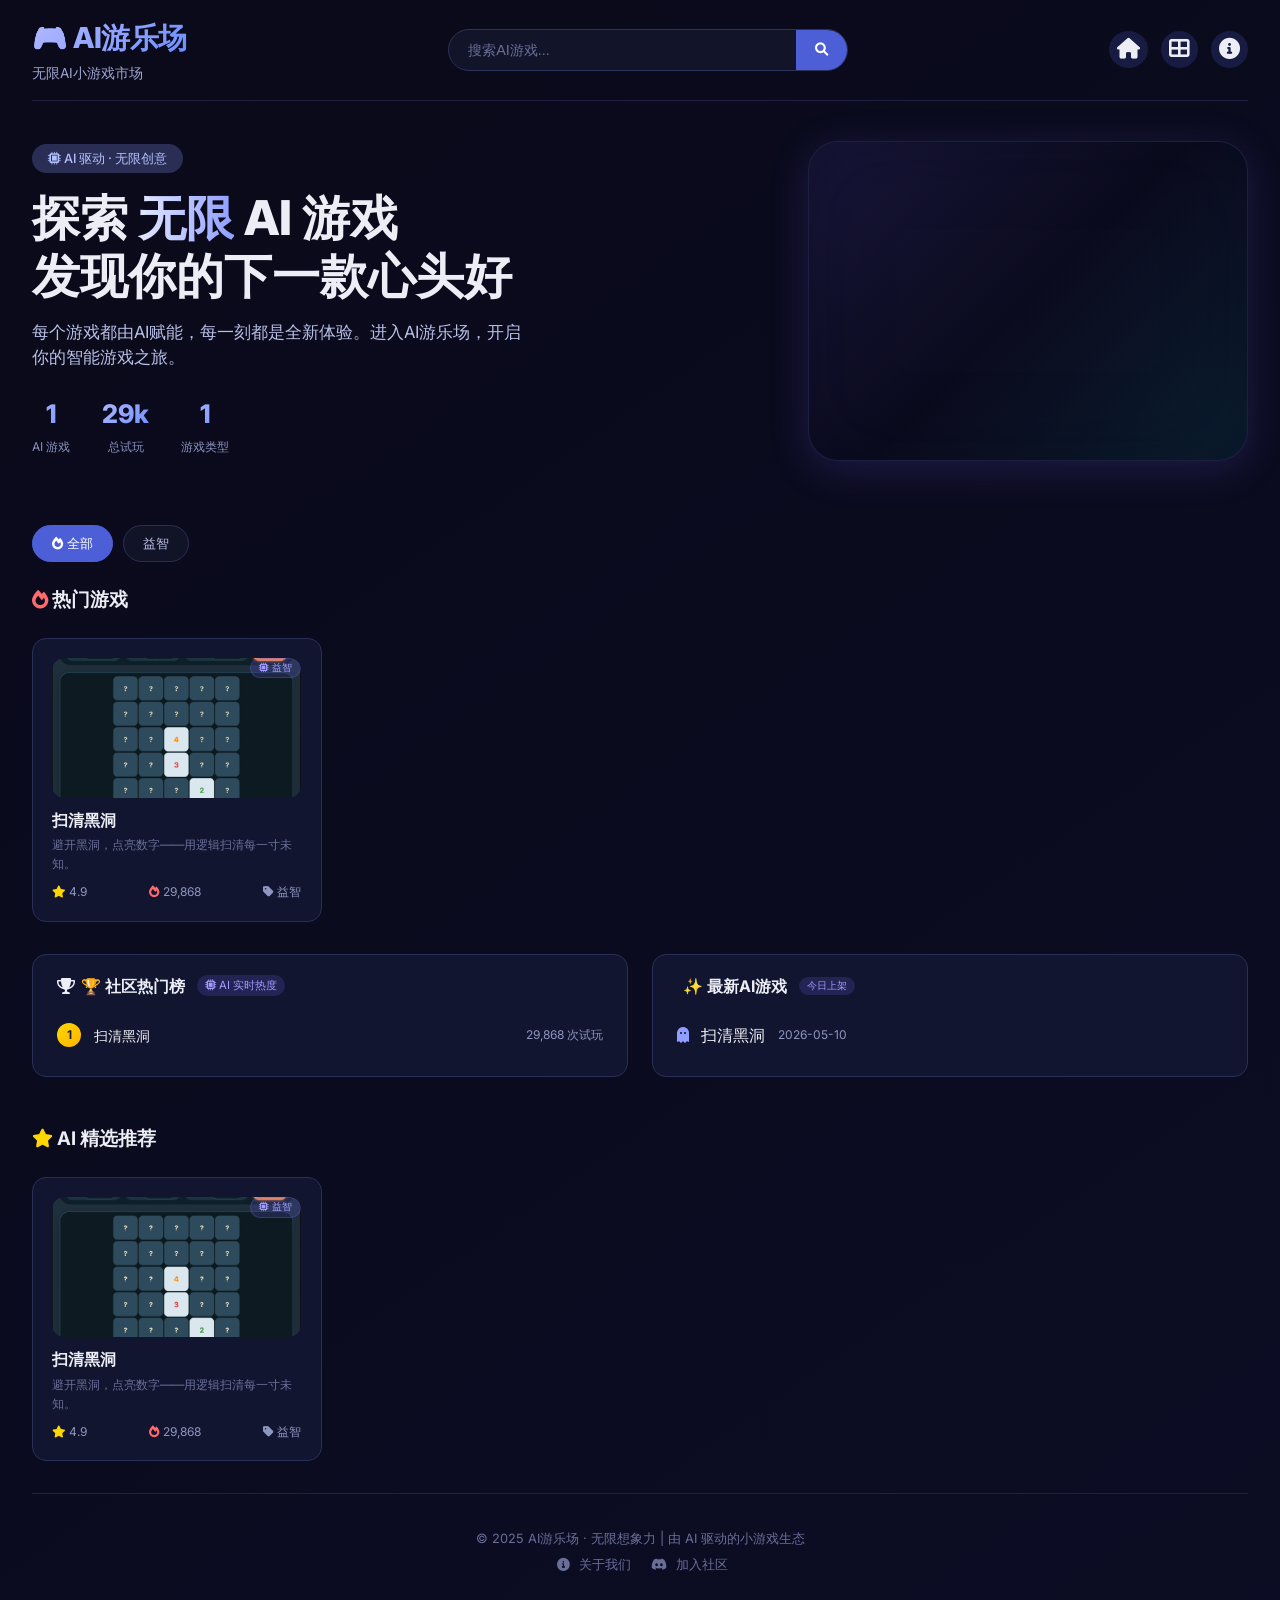
==== index.html @ 23586010 "first up" ====
<!DOCTYPE html>
<html lang="zh-CN">
<head>
  <meta charset="UTF-8">
  <meta name="viewport" content="width=device-width, initial-scale=1.0, user-scalable=yes">
  <title>🎮 AI游乐场 · 无限AI小游戏市场</title>
  <link href="https://fonts.googleapis.com/css2?family=Inter:opsz,wght@14..32,300;14..32,400;14..32,500;14..32,600;14..32,700;14..32,800&display=swap" rel="stylesheet">
  <link rel="stylesheet" href="https://cdnjs.cloudflare.com/ajax/libs/font-awesome/6.0.0-beta3/css/all.min.css">
  <link rel="stylesheet" href="static/css/style.css">
</head>
<body>
  <div class="container">
    <div id="navbar"></div>

    <!-- Hero 区域 -->
    <section class="hero">
      <div class="hero-text">
        <div class="hero-badge"><i class="fas fa-microchip"></i> AI 驱动 · 无限创意</div>
        <h2>
          探索 <span class="hero-gradient">无限</span> AI 游戏<br>
          发现你的下一款心头好
        </h2>
        <p>每个游戏都由AI赋能，每一刻都是全新体验。进入AI游乐场，开启你的智能游戏之旅。</p>
        <div class="hero-stats" id="heroStats"></div>
      </div>
      <div class="hero-illustration"></div>
    </section>

    <!-- 分类芯片 -->
    <div class="cat-chips" id="catChips">
      <a href="games.html" class="cat-chip active"><i class="fas fa-fire"></i> 全部</a>
    </div>

    <!-- 游戏卡片网格 -->
    <h3 style="margin-top:1rem;"><i class="fas fa-fire" style="color:#ff6b6b;"></i> 热门游戏</h3>
    <div class="game-grid" id="gameGrid"></div>

    <!-- 双栏：热门排行 & 最新上线 -->
    <div class="double-col">
      <div class="rank-list">
        <h4><i class="fas fa-trophy"></i> 🏆 社区热门榜 <span class="ai-tag" style="font-size:0.7rem;"><i class="fas fa-microchip"></i> AI 实时热度</span></h4>
        <div id="hotRankList"></div>
      </div>
      <div class="new-list">
        <h4><i class="fas fa-sparkles"></i> ✨ 最新AI游戏 <span class="ai-tag">今日上架</span></h4>
        <div id="newGameList"></div>
      </div>
    </div>

    <!-- AI精选推荐 -->
    <h3 style="margin-top:1rem;"><i class="fas fa-star" style="color:#ffd700;"></i> AI 精选推荐</h3>
    <div class="game-grid" id="recommendGrid"></div>

    <div id="footer"></div>
  </div>

  <script src="static/js/data.js"></script>
  <script src="static/js/app.js"></script>
  <script>
    // ---------- 首页初始化 ----------
    document.addEventListener('DOMContentLoaded', function() {
      renderNavBar('navbar');
      renderFooter('footer');

      const games = getAllGames();
      const hotGames = getHotGames(5);
      const newGames = getNewGames(5);
      const recommended = getRecommendedGames(6);
      const types = getGameTypes();
      const stats = getGameStats();

      // HERO stats
      document.getElementById('heroStats').innerHTML = `
        <div class="hero-stat"><strong>${stats.total_games}</strong><span>AI 游戏</span></div>
        <div class="hero-stat"><strong>${stats.total_plays}</strong><span>总试玩</span></div>
        <div class="hero-stat"><strong>${stats.game_types.length}</strong><span>游戏类型</span></div>
      `;

      // Category chips
      const chipsHtml = '<a href="games.html" class="cat-chip active"><i class="fas fa-fire"></i> 全部</a>' +
        types.map(t => `<a href=\"games.html?type=${encodeURIComponent(t)}" class="cat-chip">${t}</a>`).join('');
      document.getElementById('catChips').innerHTML = chipsHtml;

      // Game grid (first 8 games)
      renderGameCards(games.slice(0, 8), 'gameGrid');

      // Hot rank list
      document.getElementById('hotRankList').innerHTML = hotGames.map((game, index) => `
        <a href="games/${game.id}/index.html" class="rank-item">
          <div class="rank-number">${index + 1}</div>
          <div class="rank-name">${game.game_name}</div>
          <div class="rank-score">${formatNumber(game.play_count)} 次试玩</div>
        </a>
      `).join('');

      // New game list
      document.getElementById('newGameList').innerHTML = newGames.map((game, index) => `
        <a href="games/${game.id}/index.html" class="new-item">
          <span><i class="fas fa-${iconList[index % iconList.length]}"></i> ${game.game_name}</span>
          <span class="rank-score">${game.create_time}</span>
        </a>
      `).join('');

      // Recommended
      renderGameCards(recommended, 'recommendGrid');
    });
  </script>
</body>
</html>
---- static/css/style.css ----
/* =============================================
   🎮 AI游乐场 · 无限AI小游戏市场
   合并样式表（备份UI + 项目原有样式）
   ============================================= */

/* ---------- CSS变量 ---------- */
:root {
    --bg-primary: #0a0a1a;
    --bg-secondary: #0c0c24;
    --bg-card: #11152f;
    --bg-card-hover: #1a1f42;
    --text-primary: #edeef5;
    --text-secondary: #b9c0e6;
    --text-muted: #6a6f9a;
    --accent-1: #6c5ce7;
    --accent-2: #8f9eff;
    --accent-3: #4c5fd7;
    --accent-4: #fd79a8;
    --gradient-1: linear-gradient(135deg, #b3baff, #6c8eff);
    --gradient-2: linear-gradient(135deg, #00cec9, #81ecec);
    --gradient-hero: linear-gradient(to right, #e3e9ff, #8f9eff);
    --border-color: rgba(100, 120, 200, 0.2);
    --glow-purple: 0 0 20px rgba(108, 92, 231, 0.3);
    --radius-sm: 8px;
    --radius-md: 14px;
    --radius-lg: 24px;
    --radius-xl: 30px;
    --transition: all 0.25s cubic-bezier(0.4, 0, 0.2, 1);
}

/* ---------- 全局重置 ---------- */
*, *::before, *::after {
    margin: 0;
    padding: 0;
    box-sizing: border-box;
}

html {
    scroll-behavior: smooth;
}

body {
    font-family: 'Inter', -apple-system, BlinkMacSystemFont, sans-serif;
    background: linear-gradient(145deg, #0a0a1a 0%, #0c0c24 100%);
    color: var(--text-primary);
    line-height: 1.5;
    overflow-x: hidden;
    min-height: 100vh;
}

a { text-decoration: none; color: inherit; }
img { max-width: 100%; display: block; }

/* 自定义滚动条 */
::-webkit-scrollbar { width: 6px; height: 6px; }
::-webkit-scrollbar-track { background: #1e1e30; border-radius: 10px; }
::-webkit-scrollbar-thumb { background: #5f6caf; border-radius: 10px; }

.container {
    max-width: 1400px;
    margin: 0 auto;
    padding: 0 2rem;
}

/* ---------- 导航栏 ---------- */
.navbar {
    display: flex;
    justify-content: space-between;
    align-items: center;
    padding: 1rem 0;
    flex-wrap: wrap;
    gap: 1rem;
    border-bottom: 1px solid var(--border-color);
}
.logo h1 {
    font-size: 1.8rem;
    font-weight: 800;
    background: var(--gradient-1);
    -webkit-background-clip: text;
    background-clip: text;
    color: transparent;
    letter-spacing: -0.5px;
    cursor: pointer;
}
.logo span {
    font-size: 0.85rem;
    font-weight: 400;
    background: none;
    color: #a0a5d0;
    display: block;
    margin-top: 4px;
}
.search-bar {
    flex: 1;
    max-width: 400px;
    display: flex;
    background: rgba(20, 24, 45, 0.8);
    backdrop-filter: blur(8px);
    border-radius: 60px;
    border: 1px solid #2d325a;
    overflow: hidden;
}
.search-bar input {
    flex: 1;
    background: transparent;
    border: none;
    padding: 0.75rem 1.2rem;
    color: white;
    font-size: 0.9rem;
    outline: none;
}
.search-bar input::placeholder { color: #6a6f9a; }
.search-bar button {
    background: var(--accent-3);
    border: none;
    padding: 0 1.2rem;
    color: white;
    cursor: pointer;
    transition: var(--transition);
}
.search-bar button:hover { background: #6a7eff; }

.nav-actions {
    display: flex;
    gap: 0.8rem;
    align-items: center;
}
.nav-actions i {
    font-size: 1.3rem;
    background: rgba(76, 95, 215, 0.2);
    padding: 8px;
    border-radius: 50%;
    cursor: pointer;
    transition: var(--transition);
}
.nav-actions i:hover { background: var(--accent-3); }

.btn-outline-light {
    background: transparent;
    border: 1px solid #6c7ef0;
    padding: 0.5rem 1rem;
    border-radius: var(--radius-xl);
    color: #d0d6ff;
    font-weight: 500;
    transition: var(--transition);
    cursor: pointer;
    font-size: 0.85rem;
}
.btn-outline-light:hover { background: #6c7ef0; color: white; }

/* ---------- Hero 区域 ---------- */
.hero {
    padding: 2.5rem 0;
    display: flex;
    flex-wrap: wrap;
    justify-content: space-between;
    align-items: center;
    gap: 3rem;
}
.hero-text { flex: 1; min-width: 320px; }
.hero-badge {
    background: #2a2e55;
    display: inline-block;
    padding: 0.3rem 1rem;
    border-radius: var(--radius-xl);
    font-size: 0.8rem;
    font-weight: 500;
    margin-bottom: 1rem;
    color: #b2c0ff;
}
.hero-text h2 {
    font-size: clamp(2rem, 5vw, 3rem);
    font-weight: 800;
    line-height: 1.2;
    margin-bottom: 1rem;
}
.hero-gradient {
    background: var(--gradient-hero);
    -webkit-background-clip: text;
    background-clip: text;
    color: transparent;
}
.hero-text p {
    font-size: 1.05rem;
    color: #b9c0e6;
    max-width: 500px;
    margin-bottom: 1.5rem;
}
.hero-stats {
    display: flex;
    gap: 2rem;
}
.hero-stat { text-align: center; }
.hero-stat strong {
    display: block;
    font-size: 1.6rem;
    font-weight: 800;
    background: var(--gradient-1);
    -webkit-background-clip: text;
    background-clip: text;
    color: transparent;
}
.hero-stat span {
    font-size: 0.75rem;
    color: #8a92c0;
}

/* Hero 右侧装饰 */
.hero-illustration {
    flex: 0 0 440px;
    height: 320px;
    border-radius: var(--radius-xl);
    position: relative;
    overflow: hidden;
    border: 1px solid rgba(100, 120, 200, 0.2);
    background-image: url('./index_bg.png');
    background-size: cover;
    background-position: center;
    background-repeat: no-repeat;
    box-shadow: 0 8px 40px rgba(108, 92, 231, 0.2), inset 0 0 80px rgba(10, 10, 26, 0.35);
    transition: var(--transition);
}
.hero-illustration:hover {
    transform: scale(1.02);
    box-shadow: 0 12px 50px rgba(108, 92, 231, 0.3);
}
.hero-illustration::after {
    content: '';
    position: absolute;
    inset: -2px;
    border-radius: var(--radius-xl);
    background: linear-gradient(135deg, rgba(108, 92, 231, 0.15), transparent, rgba(0, 206, 201, 0.1));
    z-index: -1;
}

/* ---------- 分类芯片 ---------- */
.cat-chips {
    display: flex;
    flex-wrap: wrap;
    gap: 0.6rem;
    margin: 1.5rem 0;
}
.cat-chip {
    background: rgba(20, 24, 45, 0.7);
    border: 1px solid #2a2f58;
    padding: 0.5rem 1.2rem;
    border-radius: 60px;
    font-size: 0.8rem;
    cursor: pointer;
    transition: var(--transition);
    color: #b9c0e6;
}
.cat-chip:hover { border-color: #5f70d0; background: rgba(76, 95, 215, 0.15); }
.cat-chip.active { background: var(--accent-3); border-color: var(--accent-3); color: white; }

/* ---------- 游戏卡片网格 ---------- */
.game-grid {
    display: grid;
    grid-template-columns: repeat(auto-fill, minmax(260px, 1fr));
    gap: 1.2rem;
    margin: 1.5rem 0;
}

.game-card {
    background: var(--bg-card);
    border-radius: var(--radius-md);
    border: 1px solid #2a2f58;
    padding: 1.2rem;
    transition: var(--transition);
    cursor: pointer;
    position: relative;
}
.game-card:hover {
    border-color: #5f70d0;
    transform: translateY(-3px);
    box-shadow: 0 8px 30px rgba(76, 95, 215, 0.15);
}
.game-img {
    font-size: 2.5rem;
    margin-bottom: 0.6rem;
    position: relative;
}


/* 游戏封面图片 */
.game-img {
  height: 140px;
  display: flex;
  align-items: center;
  justify-content: center;
  overflow: hidden;
  border-radius: 12px;
}
.game-img img {
  width: 100%;
  height: 100%;
  object-fit: cover;
  border-radius: 12px;
}
.rel-img {
  height: 100px;
  display: flex;
  align-items: center;
  justify-content: center;
  overflow: hidden;
  border-radius: 10px;
}
.rel-img img {
  width: 100%;
  height: 100%;
  object-fit: cover;
  border-radius: 10px;
}
.preview-window {
  border-radius: 0;
}
.preview-window {
  padding: 12px;
}

.ai-badge {
    position: absolute;
    top: 0;
    right: 0;
    font-size: 0.6rem;
    background: rgba(108, 92, 231, 0.2);
    border: 1px solid rgba(108, 92, 231, 0.3);
    padding: 2px 8px;
    border-radius: 20px;
    color: #a29bfe;
}
.game-title {
    font-weight: 700;
    font-size: 1rem;
    margin-bottom: 0.3rem;
    display: -webkit-box;
    -webkit-line-clamp: 1;
    -webkit-box-orient: vertical;
    overflow: hidden;
}
.game-desc {
    font-size: 0.78rem;
    color: var(--text-muted);
    margin-bottom: 0.6rem;
    display: -webkit-box;
    -webkit-line-clamp: 2;
    -webkit-box-orient: vertical;
    overflow: hidden;
    line-height: 1.5;
    min-height: 2.4em;
}
.game-meta {
    display: flex;
    justify-content: space-between;
    font-size: 0.75rem;
    color: #8f96c0;
}

/* ---------- 双栏布局（首页热门+最新） ---------- */
.double-col {
    display: grid;
    grid-template-columns: 1fr 1fr;
    gap: 1.5rem;
    margin: 2rem 0 3rem;
}
@media (max-width: 700px) {
    .double-col { grid-template-columns: 1fr; }
}

.rank-list, .new-list {
    background: var(--bg-card);
    border-radius: var(--radius-md);
    border: 1px solid #2a2f58;
    padding: 1.2rem 1.5rem;
}
.rank-list h4, .new-list h4 {
    font-size: 1rem;
    margin-bottom: 1rem;
    display: flex;
    align-items: center;
    gap: 0.4rem;
}
.ai-tag {
    font-size: 0.6rem;
    background: rgba(108, 92, 231, 0.2);
    padding: 2px 8px;
    border-radius: 20px;
    color: #a29bfe;
    font-weight: 400;
    margin-left: 0.3rem;
}
.rank-item, .new-item {
    display: flex;
    align-items: center;
    gap: 0.8rem;
    padding: 0.6rem 0;
    border-bottom: 1px solid rgba(255,255,255,0.04);
    cursor: pointer;
    transition: var(--transition);
}
.rank-item:hover, .new-item:hover {
    background: rgba(76, 95, 215, 0.05);
    margin: 0 -0.5rem;
    padding: 0.6rem 0.5rem;
    border-radius: var(--radius-sm);
}
.rank-item:last-child, .new-item:last-child { border-bottom: none; }
.rank-number {
    width: 24px;
    height: 24px;
    background: #2a2e55;
    border-radius: 50%;
    display: flex;
    align-items: center;
    justify-content: center;
    font-size: 0.75rem;
    font-weight: 700;
    color: #8f9eff;
    flex-shrink: 0;
}
.rank-item:nth-child(1) .rank-number { background: linear-gradient(135deg, #ffd700, #ffb300); color: #1a1a2e; }
.rank-item:nth-child(2) .rank-number { background: linear-gradient(135deg, #c0c0c0, #a8a8a8); color: #1a1a2e; }
.rank-item:nth-child(3) .rank-number { background: linear-gradient(135deg, #cd7f32, #b8692a); color: #1a1a2e; }
.rank-name { flex: 1; font-size: 0.9rem; font-weight: 500; }
.rank-score { font-size: 0.75rem; color: #8f96c0; white-space: nowrap; }
.new-item i { width: 20px; color: #8f9eff; }

/* ---------- AI生成器区块 ---------- */
.ai-generator {
    background: linear-gradient(135deg, #0f1235, #1a1f45);
    border-radius: var(--radius-lg);
    border: 1px solid #2f3560;
    padding: 2rem;
    margin: 2rem 0;
    text-align: center;
}
.ai-generator h3 { font-size: 1.3rem; margin-bottom: 0.5rem; }
.ai-generator p { color: #8f96c0; font-size: 0.9rem; margin-bottom: 1rem; }
.prompt-area {
    display: flex;
    gap: 0.8rem;
    max-width: 600px;
    margin: 0 auto;
    flex-wrap: wrap;
    justify-content: center;
}
.prompt-input {
    flex: 1;
    min-width: 200px;
    background: #0c0f28;
    border: 1px solid #2f3560;
    padding: 0.7rem 1.2rem;
    border-radius: 60px;
    color: white;
    font-size: 0.9rem;
    outline: none;
}
.prompt-input:focus { border-color: #5f70d0; }
.generate-btn {
    background: linear-gradient(135deg, #6c5ce7, #a29bfe);
    border: none;
    padding: 0.7rem 1.5rem;
    border-radius: 60px;
    color: white;
    font-weight: 600;
    cursor: pointer;
    transition: var(--transition);
    display: flex;
    align-items: center;
    gap: 0.4rem;
    font-size: 0.9rem;
}
.generate-btn:hover { transform: scale(1.03); box-shadow: 0 4px 20px rgba(108, 92, 231, 0.3); }

/* ---------- 页脚 ---------- */
footer {
    text-align: center;
    padding: 2rem 0;
    margin-top: 2rem;
    border-top: 1px solid var(--border-color);
    font-size: 0.8rem;
    color: #6a6f9a;
    line-height: 2;
}
footer i { margin: 0 0.3rem; }

/* =============================================
   列表页样式
   ============================================= */

/* 面包屑 */
.breadcrumb {
    margin: 1.5rem 0 1rem;
    font-size: 0.85rem;
    color: #8f96c0;
}
.breadcrumb a { color: #9aabff; }
.breadcrumb a:hover { text-decoration: underline; }

/* 页面标题栏 + 排序筛选 */
.page-header {
    display: flex;
    justify-content: space-between;
    align-items: flex-end;
    flex-wrap: wrap;
    margin: 1rem 0 1.5rem;
    gap: 1rem;
}
.page-header h2 { font-size: 2rem; font-weight: 700; }
.filter-sort {
    display: flex;
    gap: 1rem;
    align-items: center;
    flex-wrap: wrap;
}
.sort-select {
    background: #11152f;
    border: 1px solid #2f3560;
    padding: 0.5rem 1rem;
    border-radius: 30px;
    color: #edeef5;
    font-size: 0.8rem;
    cursor: pointer;
    outline: none;
}

/* 筛选芯片 */
.filter-chips {
    display: flex;
    flex-wrap: wrap;
    gap: 0.5rem;
    margin-bottom: 1.5rem;
}
.filter-chip {
    background: transparent;
    border: 1px solid #2f3560;
    padding: 0.4rem 1rem;
    border-radius: 30px;
    font-size: 0.8rem;
    cursor: pointer;
    transition: var(--transition);
    color: #b9c0e6;
}
.filter-chip:hover { border-color: #5f70d0; }
.filter-chip.active { background: var(--accent-3); border-color: var(--accent-3); color: white; }

/* 分页 */
.pagination {
    display: flex;
    justify-content: center;
    gap: 0.5rem;
    margin: 2rem 0;
    flex-wrap: wrap;
}
.page-btn {
    background: transparent;
    border: 1px solid #2f3560;
    padding: 0.5rem 1rem;
    border-radius: var(--radius-sm);
    color: #b9c0e6;
    cursor: pointer;
    transition: var(--transition);
    font-size: 0.8rem;
}
.page-btn:hover { border-color: #5f70d0; }
.page-btn.active { background: var(--accent-3); border-color: var(--accent-3); color: white; }

/* 空状态 */
.empty-state {
    text-align: center;
    padding: 4rem 2rem;
    grid-column: 1 / -1;
}
.empty-state .empty-icon { font-size: 3rem; margin-bottom: 1rem; }
.empty-state p { color: var(--text-muted); }

/* =============================================
   详情页样式
   ============================================= */

.detail-main {
    display: grid;
    grid-template-columns: 1fr 0.9fr;
    gap: 2rem;
    margin: 1.5rem 0 2rem;
}
@media (max-width: 900px) {
    .detail-main { grid-template-columns: 1fr; }
}

/* 游戏预览卡片 */
.game-preview {
    background: #11152f;
    border-radius: 1.8rem;
    border: 1px solid #2a2f58;
    overflow: hidden;
    transition: var(--transition);
}
.preview-header {
    background: #0c0f28;
    padding: 0.8rem 1.2rem;
    border-bottom: 1px solid #252b52;
    display: flex;
    justify-content: space-between;
    align-items: center;
}
.preview-header span { font-size: 0.85rem; color: #9aa1ce; }
.preview-window {
    aspect-ratio: 16 / 9;
    background: linear-gradient(135deg, #0a0d22, #010315);
    display: flex;
    align-items: center;
    justify-content: center;
    font-size: 4rem;
    position: relative;
    overflow: hidden;
}
.preview-window img {
    width: 100%;
    height: 100%;
    object-fit: cover;
    border-radius: 16px;
    box-shadow: 0 4px 20px rgba(0, 0, 0, 0.4);
}
.start-btn-area {
    padding: 1rem 1.2rem;
    text-align: center;
}
.start-btn {
    background: linear-gradient(135deg, #6c5ce7, #a29bfe);
    border: none;
    padding: 0.8rem 2.5rem;
    border-radius: 60px;
    color: white;
    font-weight: 700;
    font-size: 1rem;
    cursor: pointer;
    transition: var(--transition);
    width: 100%;
}
.start-btn:hover { transform: translateY(-2px); box-shadow: 0 6px 25px rgba(108, 92, 231, 0.4); }

/* 信息面板 */
.info-panel {
    background: var(--bg-card);
    border-radius: 1.8rem;
    border: 1px solid #2a2f58;
    padding: 1.5rem;
}
.info-panel h2 {
    font-size: 1.5rem;
    font-weight: 700;
    margin-bottom: 0.5rem;
}
.info-tags {
    display: flex;
    gap: 0.4rem;
    flex-wrap: wrap;
    margin: 0.8rem 0;
}
.info-tag {
    background: rgba(76, 95, 215, 0.15);
    border: 1px solid rgba(76, 95, 215, 0.2);
    padding: 0.2rem 0.8rem;
    border-radius: 20px;
    font-size: 0.7rem;
    color: #8f9eff;
}
.info-stats {
    display: flex;
    gap: 1.5rem;
    margin: 1rem 0;
    font-size: 0.85rem;
}
.info-stats i { margin-right: 0.3rem; color: #8f9eff; }

/* Tab 区块 */
.tab-bar {
    display: flex;
    gap: 0;
    margin: 1.2rem 0 0.8rem;
    border-bottom: 1px solid #252b52;
}
.tab-item {
    padding: 0.5rem 1rem;
    font-size: 0.85rem;
    cursor: pointer;
    color: #8f96c0;
    border-bottom: 2px solid transparent;
    transition: var(--transition);
}
.tab-item.active { color: white; border-bottom-color: #6c7ef0; }
.tab-item:hover { color: white; }
.tab-content { display: none; }
.tab-content.active { display: block; }

/* 评论区 */
.comment-item {
    padding: 0.7rem 0;
    border-bottom: 1px solid rgba(255,255,255,0.04);
    font-size: 0.85rem;
    line-height: 1.6;
}
.comment-item:last-child { border-bottom: none; }
.comment-item strong { color: #b9c0e6; }
.comment-input-area {
    display: flex;
    gap: 0.5rem;
    margin-top: 0.8rem;
}
.comment-input {
    flex: 1;
    background: #0c0f28;
    border: 1px solid #2f3560;
    padding: 0.5rem 1rem;
    border-radius: 30px;
    color: white;
    font-size: 0.8rem;
    outline: none;
}
.comment-input:focus { border-color: #5f70d0; }
.comment-submit {
    background: var(--accent-3);
    border: none;
    padding: 0.5rem 1rem;
    border-radius: 30px;
    color: white;
    cursor: pointer;
    transition: var(--transition);
}

/* 成就列表 */
.achievement-item {
    display: flex;
    align-items: center;
    gap: 0.8rem;
    padding: 0.6rem 0;
    font-size: 0.85rem;
    border-bottom: 1px solid rgba(255,255,255,0.04);
}
.achievement-item:last-child { border-bottom: none; }
.achievement-icon { font-size: 1.5rem; }
.achievement-desc strong { display: block; font-size: 0.9rem; }
.achievement-desc span { font-size: 0.75rem; color: #8f96c0; }

/* 相关推荐 */
.related-section { margin: 2rem 0; }
.related-section h3 { font-size: 1.2rem; margin-bottom: 1rem; }
.rel-grid {
    display: grid;
    grid-template-columns: repeat(auto-fill, minmax(180px, 1fr));
    gap: 1rem;
}
.rel-card {
    background: var(--bg-card);
    border-radius: var(--radius-md);
    border: 1px solid #2a2f58;
    padding: 1rem;
    text-align: center;
    cursor: pointer;
    transition: var(--transition);
}
.rel-card:hover {
    border-color: #5f70d0;
    transform: translateY(-3px);
}
.rel-img { font-size: 2.5rem; margin-bottom: 0.5rem; }
.rel-card .game-title { font-size: 0.9rem; }
.rel-card .game-meta { font-size: 0.7rem; justify-content: center; gap: 0.5rem; }

/* ---------- 按钮通用 ---------- */
.btn {
    display: inline-flex;
    align-items: center;
    gap: 8px;
    padding: 12px 28px;
    border-radius: var(--radius-sm);
    font-size: 15px;
    font-weight: 600;
    cursor: pointer;
    transition: var(--transition);
    border: none;
    position: relative;
    overflow: hidden;
}
.btn-primary {
    background: var(--gradient-1);
    color: white;
}
.btn-primary:hover { transform: translateY(-2px); }

/* ---------- 动画 ---------- */
@keyframes fadeInUp {
    from { opacity: 0; transform: translateY(20px); }
    to { opacity: 1; transform: translateY(0); }
}
.game-card, .rank-item, .new-item, .rel-card {
    animation: fadeInUp 0.4s ease-out;
}
.game-card:nth-child(2) { animation-delay: 0.05s; }
.game-card:nth-child(3) { animation-delay: 0.1s; }
.game-card:nth-child(4) { animation-delay: 0.15s; }
.game-card:nth-child(5) { animation-delay: 0.2s; }
.game-card:nth-child(6) { animation-delay: 0.25s; }

/* ---------- 响应式 ---------- */
@media (max-width: 768px) {
    .container { padding: 0 1rem; }
    .hero-text h2 { font-size: 1.8rem; }
    .hero-illustration { flex-basis: 280px; height: 220px; }
    .game-grid { grid-template-columns: repeat(auto-fill, minmax(200px, 1fr)); }
    .hero-stats { gap: 1rem; }
    .hero-stat strong { font-size: 1.2rem; }
}

@media (max-width: 480px) {
    .game-grid { grid-template-columns: 1fr; }
    .cat-chips { gap: 0.4rem; }
    .cat-chip { font-size: 0.75rem; padding: 0.4rem 1rem; }
    .prompt-area { flex-direction: column; align-items: stretch; }
    .prompt-input { min-width: auto; }
    .navbar { flex-direction: column; align-items: stretch; }
    .search-bar { max-width: 100%; }
    .nav-actions { justify-content: flex-end; }
}

/* =============================================
   📖 关于我们页
   ============================================= */

/* Hero 区域 */
.about-hero {
    padding: 4rem 0 3rem;
    text-align: center;
    position: relative;
}
.about-hero::after {
    content: '';
    position: absolute;
    bottom: 0;
    left: 50%;
    transform: translateX(-50%);
    width: 120px;
    height: 2px;
    background: var(--gradient-1);
    border-radius: 2px;
}
.about-hero-content {
    max-width: 700px;
    margin: 0 auto;
}
.about-badge {
    display: inline-block;
    background: rgba(108, 92, 231, 0.15);
    border: 1px solid rgba(108, 92, 231, 0.3);
    padding: 0.4rem 1.2rem;
    border-radius: var(--radius-xl);
    font-size: 0.85rem;
    color: #b2c0ff;
    margin-bottom: 1.2rem;
}
.about-hero h1 {
    font-size: clamp(2.5rem, 6vw, 4rem);
    font-weight: 800;
    background: var(--gradient-1);
    -webkit-background-clip: text;
    background-clip: text;
    color: transparent;
    margin-bottom: 1rem;
    letter-spacing: -1px;
}
.about-subtitle {
    font-size: 1.1rem;
    color: var(--text-secondary);
    line-height: 1.7;
    max-width: 600px;
    margin: 0 auto;
}

/* 通用章节 */
.about-section {
    margin: 3rem 0;
    padding: 2.5rem;
    background: var(--bg-card);
    border-radius: var(--radius-lg);
    border: 1px solid var(--border-color);
    transition: var(--transition);
}
.about-section:hover {
    border-color: rgba(108, 92, 231, 0.3);
    box-shadow: var(--glow-purple);
}
.section-header {
    display: flex;
    align-items: center;
    gap: 0.8rem;
    margin-bottom: 1.8rem;
    padding-bottom: 0.8rem;
    border-bottom: 1px solid var(--border-color);
}
.section-header i {
    font-size: 1.5rem;
    color: var(--accent-2);
}
.section-header h2 {
    font-size: 1.6rem;
    font-weight: 700;
    background: var(--gradient-1);
    -webkit-background-clip: text;
    background-clip: text;
    color: transparent;
}

/* 故事段落 */
.about-story p {
    font-size: 1rem;
    line-height: 1.9;
    color: var(--text-secondary);
    margin-bottom: 1.2rem;
}
.about-story p:last-child { margin-bottom: 0; }

/* 理念网格 */
.philosophy-grid {
    display: grid;
    grid-template-columns: repeat(auto-fit, minmax(220px, 1fr));
    gap: 1.5rem;
}
.philosophy-card {
    background: var(--bg-secondary);
    border: 1px solid var(--border-color);
    border-radius: var(--radius-md);
    padding: 1.8rem 1.5rem;
    text-align: center;
    transition: var(--transition);
    cursor: default;
}
.philosophy-card:hover {
    border-color: var(--accent-1);
    transform: translateY(-4px);
    box-shadow: 0 8px 30px rgba(108, 92, 231, 0.15);
}
.phil-icon {
    width: 56px;
    height: 56px;
    margin: 0 auto 1rem;
    background: rgba(108, 92, 231, 0.12);
    border-radius: 16px;
    display: flex;
    align-items: center;
    justify-content: center;
}
.phil-icon i {
    font-size: 1.5rem;
    color: var(--accent-2);
}
.philosophy-card h3 {
    font-size: 1.1rem;
    font-weight: 700;
    margin-bottom: 0.5rem;
    color: var(--text-primary);
}
.philosophy-card p {
    font-size: 0.88rem;
    color: var(--text-muted);
    line-height: 1.6;
}

/* 加入我们网格 */
.join-grid {
    display: grid;
    grid-template-columns: repeat(auto-fit, minmax(240px, 1fr));
    gap: 1.2rem;
}
.join-card {
    background: var(--bg-secondary);
    border: 1px solid var(--border-color);
    border-radius: var(--radius-md);
    padding: 1.8rem 1.5rem;
    text-align: center;
    transition: var(--transition);
    text-decoration: none;
    display: block;
}
.join-card:hover {
    border-color: var(--accent-2);
    transform: translateY(-4px);
    box-shadow: 0 8px 30px rgba(108, 92, 231, 0.15);
}
.join-card i {
    font-size: 2rem;
    color: var(--accent-2);
    margin-bottom: 0.8rem;
}
.join-card h3 {
    font-size: 1.05rem;
    font-weight: 700;
    margin-bottom: 0.5rem;
    color: var(--text-primary);
}
.join-card p {
    font-size: 0.85rem;
    color: var(--text-muted);
    line-height: 1.6;
}

/* 底部标语 */
.about-footer-quote {
    text-align: center;
    padding: 3rem 0 2rem;
    margin-top: 2rem;
}
.quote-text {
    font-size: 1.4rem;
    font-weight: 600;
    background: var(--gradient-hero);
    -webkit-background-clip: text;
    background-clip: text;
    color: transparent;
    margin-bottom: 0.5rem;
    letter-spacing: 0.5px;
}
.quote-sub {
    font-size: 0.9rem;
    color: var(--text-muted);
}

/* 关于页响应式 */
@media (max-width: 768px) {
    .about-section { padding: 1.5rem; }
    .about-hero { padding: 2.5rem 0 2rem; }
    .philosophy-grid { grid-template-columns: repeat(auto-fit, minmax(180px, 1fr)); }
    .join-grid { grid-template-columns: 1fr 1fr; }
    .quote-text { font-size: 1.1rem; }
}
@media (max-width: 480px) {
    .join-grid { grid-template-columns: 1fr; }
}

/* =============================================
   补充样式（静态站点）
   ============================================= */
.achievement-item {
  display: flex;
  align-items: center;
  gap: 0.8rem;
  padding: 0.9rem 0;
  border-bottom: 1px solid var(--border-color);
}
.achievement-item:last-child { border-bottom: none; }
.ach-icon {
  font-size: 1.6rem;
  flex-shrink: 0;
  width: 40px;
  text-align: center;
}
.user-menu {
  position: relative;
}
.user-menu .btn-user {
  display: flex;
  align-items: center;
  gap: 0.4rem;
  background: rgba(76, 95, 215, 0.15);
  border: 1px solid rgba(100, 120, 200, 0.25);
  border-radius: 30px;
  padding: 0.3rem 0.8rem 0.3rem 0.5rem;
  color: var(--text-primary);
  cursor: pointer;
  font-size: 0.85rem;
  transition: var(--transition);
}
.user-menu .btn-user:hover {
  background: rgba(76, 95, 215, 0.25);
}
.user-menu .user-avatar { font-size: 1.1rem; }
.user-menu .user-avatar-lg { font-size: 1.5rem; }
.user-menu .user-name {
  max-width: 80px;
  overflow: hidden;
  text-overflow: ellipsis;
  white-space: nowrap;
}
.user-menu .dropdown {
  position: absolute;
  top: calc(100% + 6px);
  right: 0;
  width: 200px;
  background: var(--bg-card);
  border: 1px solid var(--border-color);
  border-radius: var(--radius-md);
  box-shadow: var(--glow-purple);
  z-index: 100;
  overflow: hidden;
}
.user-menu .dropdown-header {
  display: flex;
  align-items: center;
  gap: 0.6rem;
  padding: 0.8rem 1rem;
  border-bottom: 1px solid var(--border-color);
}
.user-menu .dropdown-username { font-weight: 600; font-size: 0.85rem; }
.user-menu .dropdown-id { font-size: 0.7rem; color: var(--text-muted); }
.user-menu .dropdown-item {
  display: flex;
  align-items: center;
  gap: 0.5rem;
  padding: 0.6rem 1rem;
  font-size: 0.85rem;
  color: var(--text-secondary);
  cursor: pointer;
  transition: var(--transition);
}
.user-menu .dropdown-item:hover {
  background: rgba(255, 255, 255, 0.04);
  color: #ff6b6b;
}
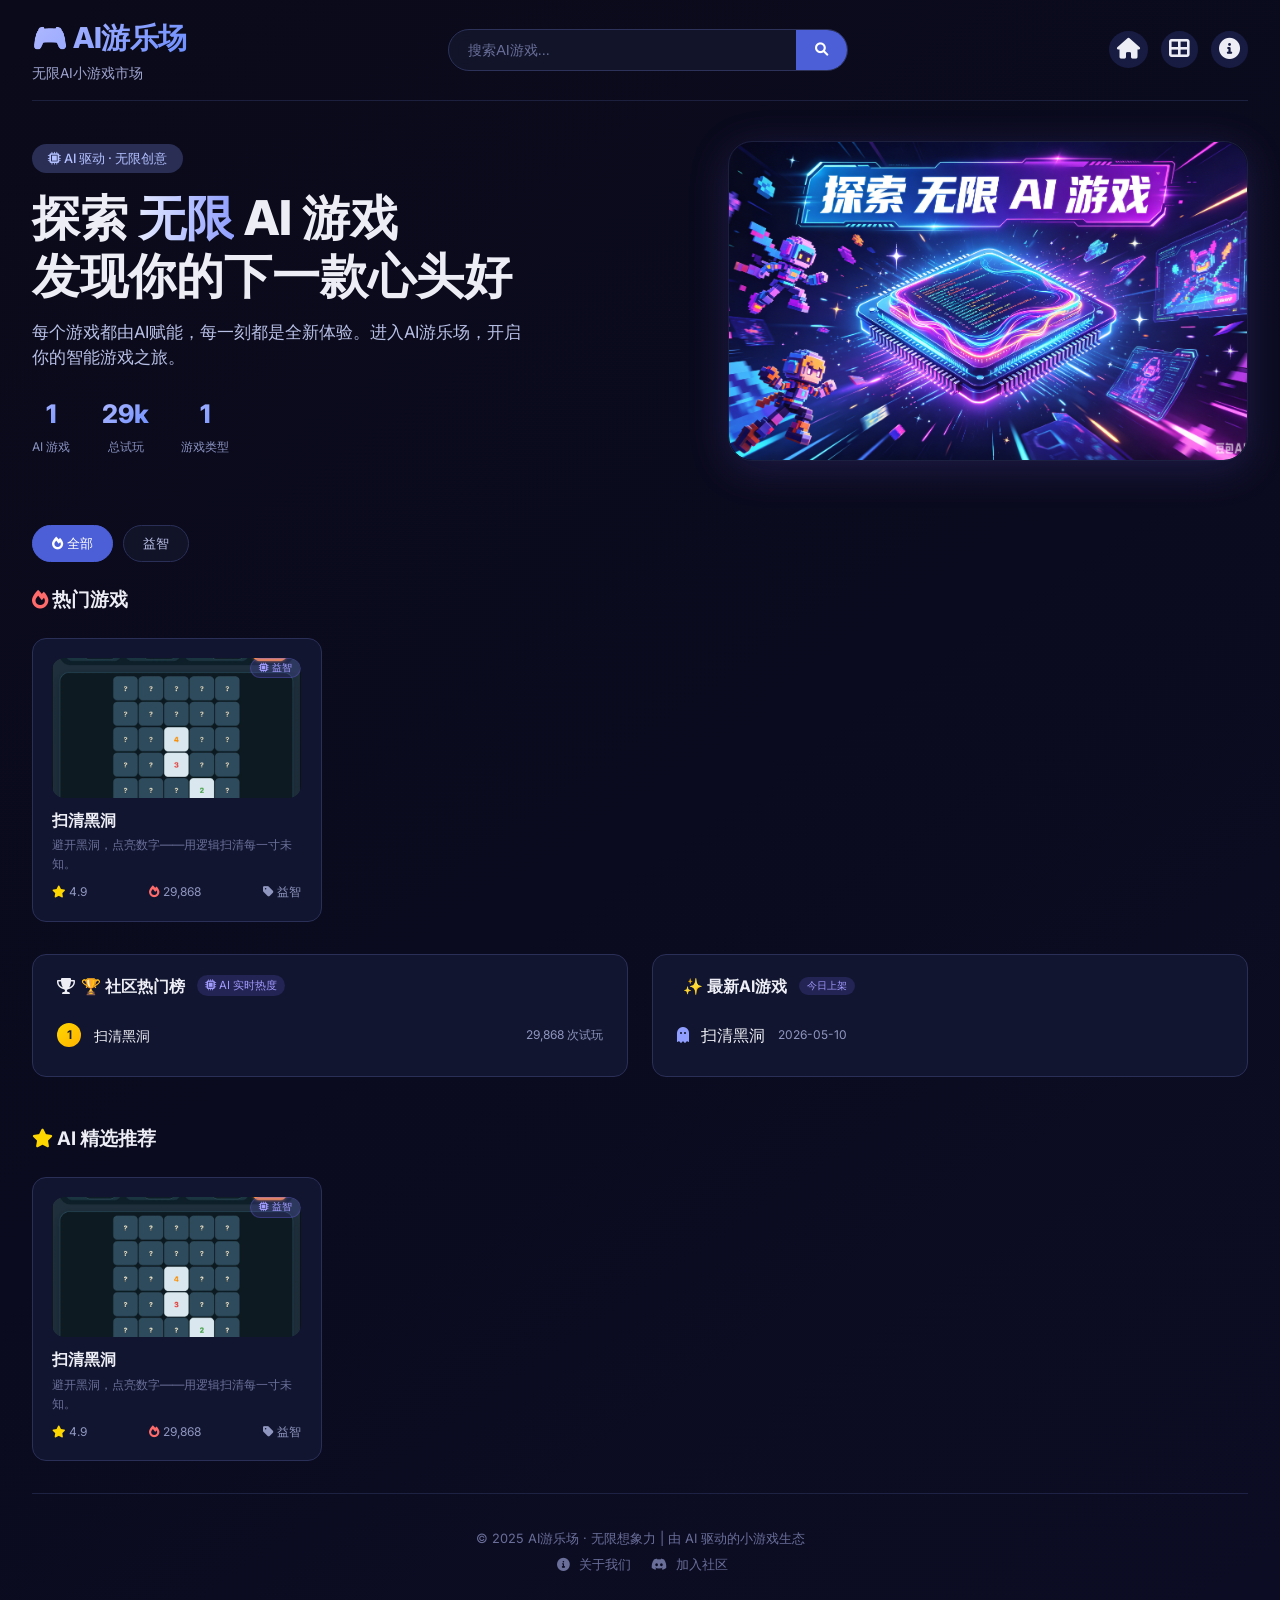
==== commit cb5af0dc: "up" ====
--- a/index.html
+++ b/index.html
@@ -23,7 +23,7 @@
         <p>每个游戏都由AI赋能，每一刻都是全新体验。进入AI游乐场，开启你的智能游戏之旅。</p>
         <div class="hero-stats" id="heroStats"></div>
       </div>
-      <div class="hero-illustration"></div>
+      <div class="hero-illustration" style="flex: 0 0 520px; border-radius:24px;"><img src="static/images/index_bg.png" alt="AI游乐场" style="width:100%;height:100%;object-fit:cover;border-radius:24px;" /></div>
     </section>
 
     <!-- 分类芯片 -->
--- a/static/css/style.css
+++ b/static/css/style.css
@@ -2,7 +2,6 @@
    🎮 AI游乐场 · 无限AI小游戏市场
    合并样式表（备份UI + 项目原有样式）
    ============================================= */
-
 /* ---------- CSS变量 ---------- */
 :root {
     --bg-primary: #0a0a1a;
@@ -27,18 +26,15 @@
     --radius-xl: 30px;
     --transition: all 0.25s cubic-bezier(0.4, 0, 0.2, 1);
 }
-
 /* ---------- 全局重置 ---------- */
 *, *::before, *::after {
     margin: 0;
     padding: 0;
     box-sizing: border-box;
 }
-
 html {
     scroll-behavior: smooth;
 }
-
 body {
     font-family: 'Inter', -apple-system, BlinkMacSystemFont, sans-serif;
     background: linear-gradient(145deg, #0a0a1a 0%, #0c0c24 100%);
@@ -47,21 +43,17 @@
     overflow-x: hidden;
     min-height: 100vh;
 }
-
 a { text-decoration: none; color: inherit; }
 img { max-width: 100%; display: block; }
-
 /* 自定义滚动条 */
 ::-webkit-scrollbar { width: 6px; height: 6px; }
 ::-webkit-scrollbar-track { background: #1e1e30; border-radius: 10px; }
 ::-webkit-scrollbar-thumb { background: #5f6caf; border-radius: 10px; }
-
 .container {
     max-width: 1400px;
     margin: 0 auto;
     padding: 0 2rem;
 }
-
 /* ---------- 导航栏 ---------- */
 .navbar {
     display: flex;
@@ -119,7 +111,6 @@
     transition: var(--transition);
 }
 .search-bar button:hover { background: #6a7eff; }
-
 .nav-actions {
     display: flex;
     gap: 0.8rem;
@@ -134,7 +125,6 @@
     transition: var(--transition);
 }
 .nav-actions i:hover { background: var(--accent-3); }
-
 .btn-outline-light {
     background: transparent;
     border: 1px solid #6c7ef0;
@@ -147,7 +137,6 @@
     font-size: 0.85rem;
 }
 .btn-outline-light:hover { background: #6c7ef0; color: white; }
-
 /* ---------- Hero 区域 ---------- */
 .hero {
     padding: 2.5rem 0;
@@ -204,7 +193,6 @@
     font-size: 0.75rem;
     color: #8a92c0;
 }
-
 /* Hero 右侧装饰 */
 .hero-illustration {
     flex: 0 0 440px;
@@ -213,10 +201,6 @@
     position: relative;
     overflow: hidden;
     border: 1px solid rgba(100, 120, 200, 0.2);
-    background-image: url('./index_bg.png');
-    background-size: cover;
-    background-position: center;
-    background-repeat: no-repeat;
     box-shadow: 0 8px 40px rgba(108, 92, 231, 0.2), inset 0 0 80px rgba(10, 10, 26, 0.35);
     transition: var(--transition);
 }
@@ -232,7 +216,6 @@
     background: linear-gradient(135deg, rgba(108, 92, 231, 0.15), transparent, rgba(0, 206, 201, 0.1));
     z-index: -1;
 }
-
 /* ---------- 分类芯片 ---------- */
 .cat-chips {
     display: flex;
@@ -252,7 +235,6 @@
 }
 .cat-chip:hover { border-color: #5f70d0; background: rgba(76, 95, 215, 0.15); }
 .cat-chip.active { background: var(--accent-3); border-color: var(--accent-3); color: white; }
-
 /* ---------- 游戏卡片网格 ---------- */
 .game-grid {
     display: grid;
@@ -260,7 +242,6 @@
     gap: 1.2rem;
     margin: 1.5rem 0;
 }
-
 .game-card {
     background: var(--bg-card);
     border-radius: var(--radius-md);
@@ -280,8 +261,6 @@
     margin-bottom: 0.6rem;
     position: relative;
 }
-
-
 /* 游戏封面图片 */
 .game-img {
   height: 140px;
@@ -317,7 +296,6 @@
 .preview-window {
   padding: 12px;
 }
-
 .ai-badge {
     position: absolute;
     top: 0;
@@ -355,7 +333,6 @@
     font-size: 0.75rem;
     color: #8f96c0;
 }
-
 /* ---------- 双栏布局（首页热门+最新） ---------- */
 .double-col {
     display: grid;
@@ -366,7 +343,6 @@
 @media (max-width: 700px) {
     .double-col { grid-template-columns: 1fr; }
 }
-
 .rank-list, .new-list {
     background: var(--bg-card);
     border-radius: var(--radius-md);
@@ -424,7 +400,6 @@
 .rank-name { flex: 1; font-size: 0.9rem; font-weight: 500; }
 .rank-score { font-size: 0.75rem; color: #8f96c0; white-space: nowrap; }
 .new-item i { width: 20px; color: #8f9eff; }
-
 /* ---------- AI生成器区块 ---------- */
 .ai-generator {
     background: linear-gradient(135deg, #0f1235, #1a1f45);
@@ -471,7 +446,6 @@
     font-size: 0.9rem;
 }
 .generate-btn:hover { transform: scale(1.03); box-shadow: 0 4px 20px rgba(108, 92, 231, 0.3); }
-
 /* ---------- 页脚 ---------- */
 footer {
     text-align: center;
@@ -483,11 +457,9 @@
     line-height: 2;
 }
 footer i { margin: 0 0.3rem; }
-
 /* =============================================
    列表页样式
    ============================================= */
-
 /* 面包屑 */
 .breadcrumb {
     margin: 1.5rem 0 1rem;
@@ -496,7 +468,6 @@
 }
 .breadcrumb a { color: #9aabff; }
 .breadcrumb a:hover { text-decoration: underline; }
-
 /* 页面标题栏 + 排序筛选 */
 .page-header {
     display: flex;
@@ -523,7 +494,6 @@
     cursor: pointer;
     outline: none;
 }
-
 /* 筛选芯片 */
 .filter-chips {
     display: flex;
@@ -543,7 +513,6 @@
 }
 .filter-chip:hover { border-color: #5f70d0; }
 .filter-chip.active { background: var(--accent-3); border-color: var(--accent-3); color: white; }
-
 /* 分页 */
 .pagination {
     display: flex;
@@ -564,7 +533,6 @@
 }
 .page-btn:hover { border-color: #5f70d0; }
 .page-btn.active { background: var(--accent-3); border-color: var(--accent-3); color: white; }
-
 /* 空状态 */
 .empty-state {
     text-align: center;
@@ -573,11 +541,9 @@
 }
 .empty-state .empty-icon { font-size: 3rem; margin-bottom: 1rem; }
 .empty-state p { color: var(--text-muted); }
-
 /* =============================================
    详情页样式
    ============================================= */
-
 .detail-main {
     display: grid;
     grid-template-columns: 1fr 0.9fr;
@@ -587,7 +553,6 @@
 @media (max-width: 900px) {
     .detail-main { grid-template-columns: 1fr; }
 }
-
 /* 游戏预览卡片 */
 .game-preview {
     background: #11152f;
@@ -639,7 +604,6 @@
     width: 100%;
 }
 .start-btn:hover { transform: translateY(-2px); box-shadow: 0 6px 25px rgba(108, 92, 231, 0.4); }
-
 /* 信息面板 */
 .info-panel {
     background: var(--bg-card);
@@ -673,7 +637,6 @@
     font-size: 0.85rem;
 }
 .info-stats i { margin-right: 0.3rem; color: #8f9eff; }
-
 /* Tab 区块 */
 .tab-bar {
     display: flex;
@@ -693,7 +656,6 @@
 .tab-item:hover { color: white; }
 .tab-content { display: none; }
 .tab-content.active { display: block; }
-
 /* 评论区 */
 .comment-item {
     padding: 0.7rem 0;
@@ -728,7 +690,6 @@
     cursor: pointer;
     transition: var(--transition);
 }
-
 /* 成就列表 */
 .achievement-item {
     display: flex;
@@ -742,7 +703,6 @@
 .achievement-icon { font-size: 1.5rem; }
 .achievement-desc strong { display: block; font-size: 0.9rem; }
 .achievement-desc span { font-size: 0.75rem; color: #8f96c0; }
-
 /* 相关推荐 */
 .related-section { margin: 2rem 0; }
 .related-section h3 { font-size: 1.2rem; margin-bottom: 1rem; }
@@ -767,7 +727,6 @@
 .rel-img { font-size: 2.5rem; margin-bottom: 0.5rem; }
 .rel-card .game-title { font-size: 0.9rem; }
 .rel-card .game-meta { font-size: 0.7rem; justify-content: center; gap: 0.5rem; }
-
 /* ---------- 按钮通用 ---------- */
 .btn {
     display: inline-flex;
@@ -788,7 +747,6 @@
     color: white;
 }
 .btn-primary:hover { transform: translateY(-2px); }
-
 /* ---------- 动画 ---------- */
 @keyframes fadeInUp {
     from { opacity: 0; transform: translateY(20px); }
@@ -802,7 +760,6 @@
 .game-card:nth-child(4) { animation-delay: 0.15s; }
 .game-card:nth-child(5) { animation-delay: 0.2s; }
 .game-card:nth-child(6) { animation-delay: 0.25s; }
-
 /* ---------- 响应式 ---------- */
 @media (max-width: 768px) {
     .container { padding: 0 1rem; }
@@ -812,7 +769,6 @@
     .hero-stats { gap: 1rem; }
     .hero-stat strong { font-size: 1.2rem; }
 }
-
 @media (max-width: 480px) {
     .game-grid { grid-template-columns: 1fr; }
     .cat-chips { gap: 0.4rem; }
@@ -823,11 +779,9 @@
     .search-bar { max-width: 100%; }
     .nav-actions { justify-content: flex-end; }
 }
-
 /* =============================================
    📖 关于我们页
    ============================================= */
-
 /* Hero 区域 */
 .about-hero {
     padding: 4rem 0 3rem;
@@ -876,7 +830,6 @@
     max-width: 600px;
     margin: 0 auto;
 }
-
 /* 通用章节 */
 .about-section {
     margin: 3rem 0;
@@ -910,7 +863,6 @@
     background-clip: text;
     color: transparent;
 }
-
 /* 故事段落 */
 .about-story p {
     font-size: 1rem;
@@ -919,7 +871,6 @@
     margin-bottom: 1.2rem;
 }
 .about-story p:last-child { margin-bottom: 0; }
-
 /* 理念网格 */
 .philosophy-grid {
     display: grid;
@@ -965,7 +916,6 @@
     color: var(--text-muted);
     line-height: 1.6;
 }
-
 /* 加入我们网格 */
 .join-grid {
     display: grid;
@@ -1003,7 +953,6 @@
     color: var(--text-muted);
     line-height: 1.6;
 }
-
 /* 底部标语 */
 .about-footer-quote {
     text-align: center;
@@ -1024,7 +973,6 @@
     font-size: 0.9rem;
     color: var(--text-muted);
 }
-
 /* 关于页响应式 */
 @media (max-width: 768px) {
     .about-section { padding: 1.5rem; }
@@ -1036,7 +984,6 @@
 @media (max-width: 480px) {
     .join-grid { grid-template-columns: 1fr; }
 }
-
 /* =============================================
    补充样式（静态站点）
    ============================================= */
